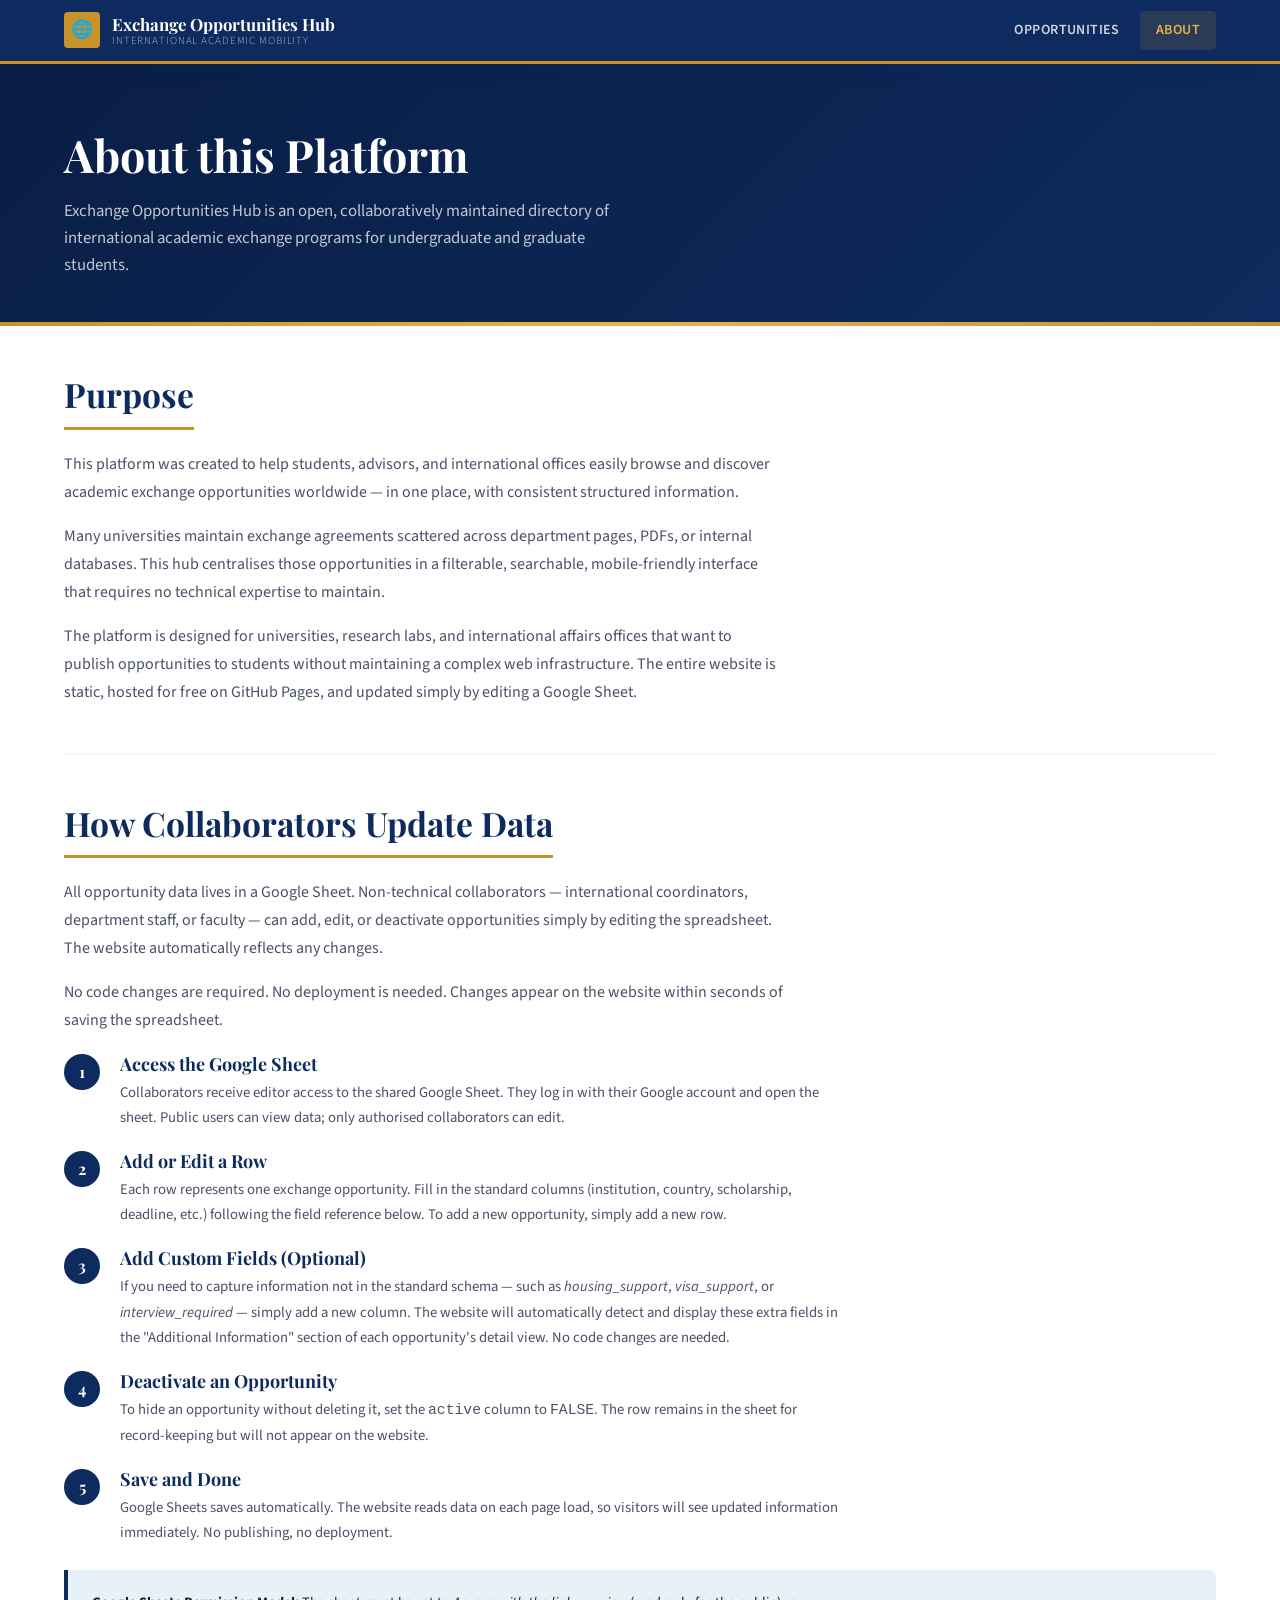
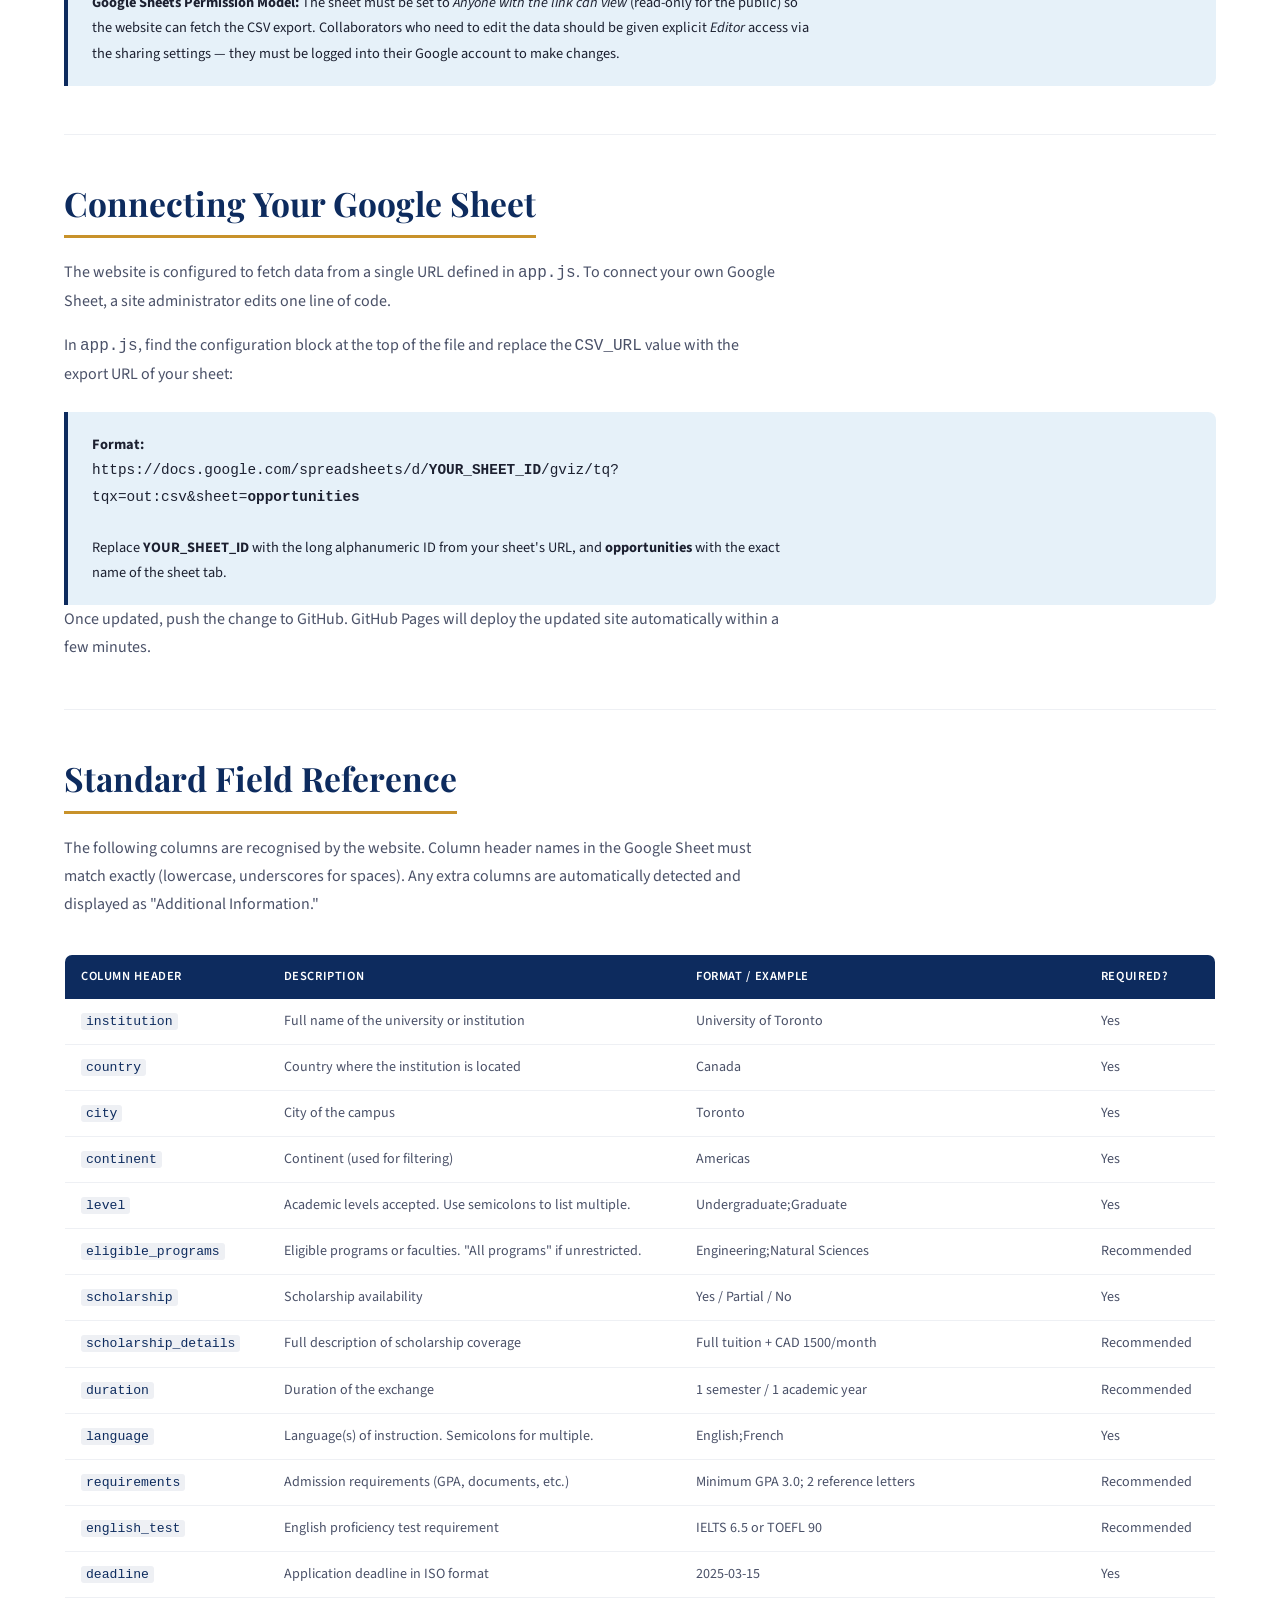
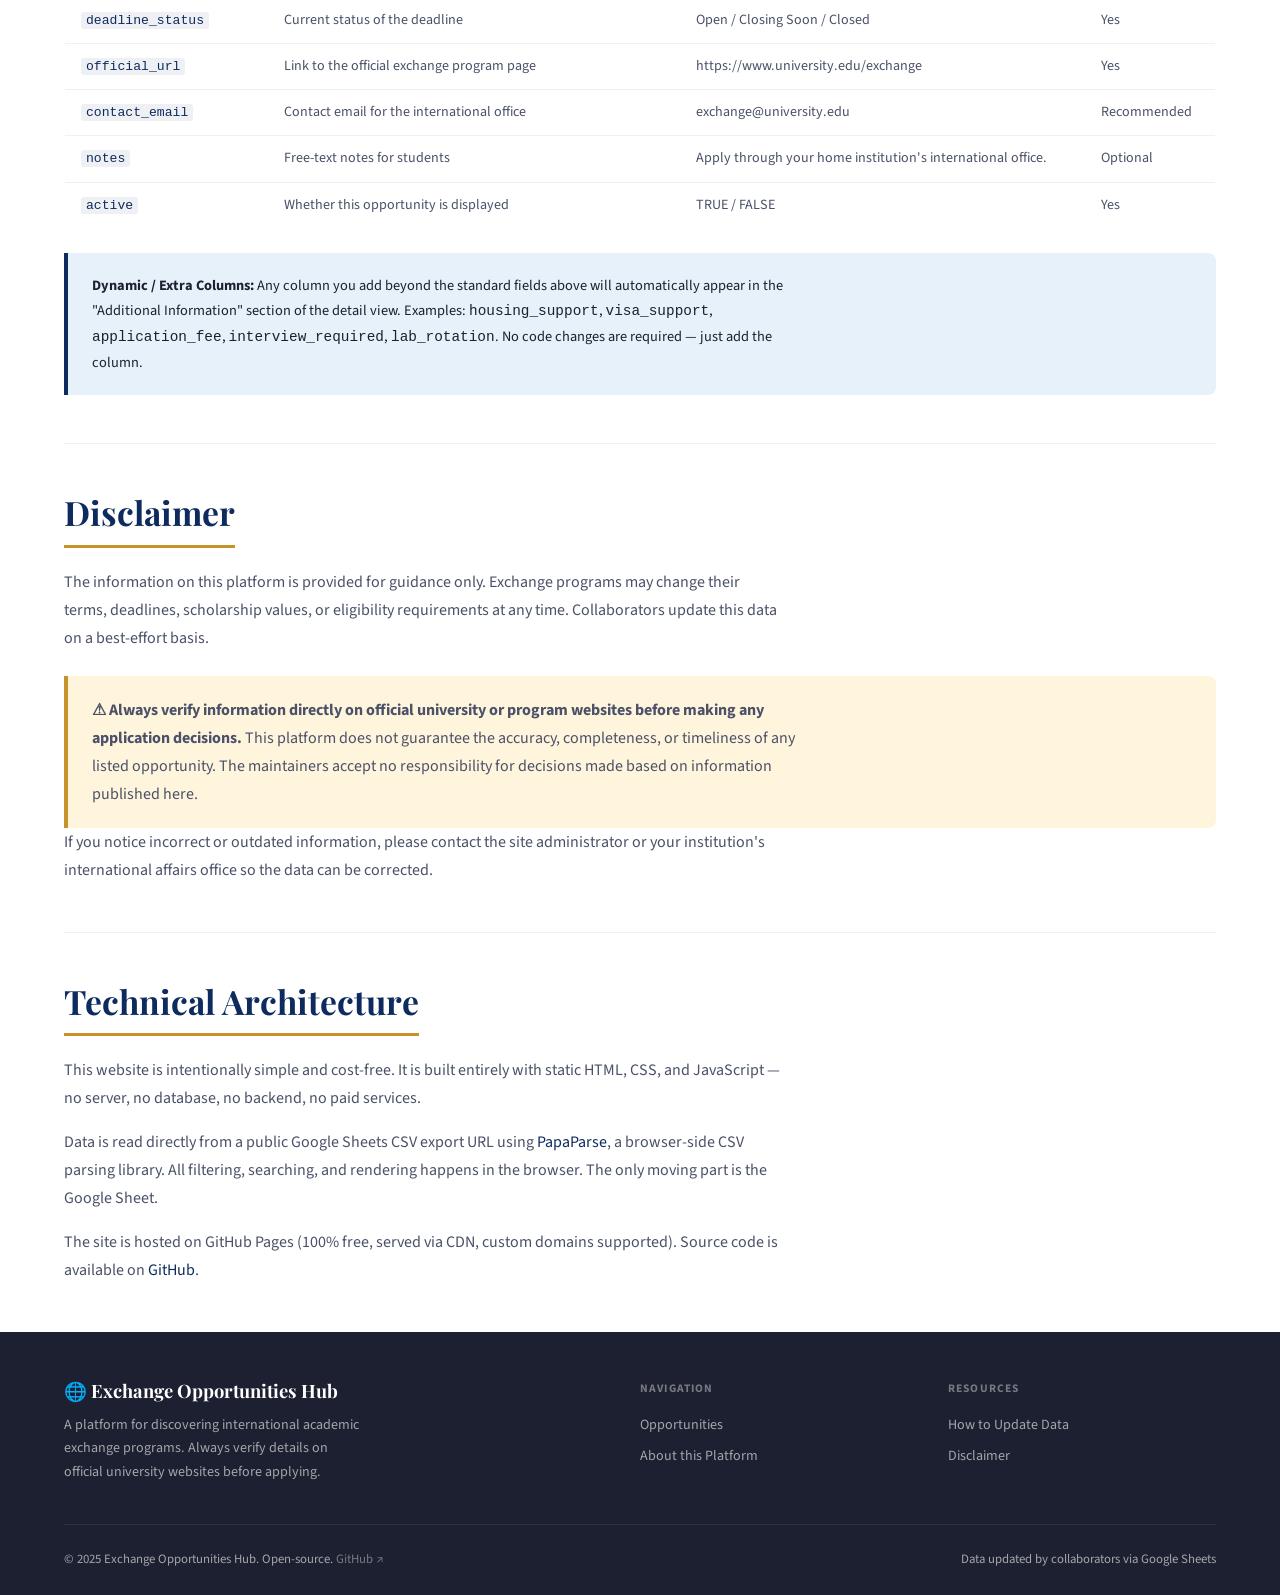
==== about.html @ f5628161 "Initial commit — Exchange Opportunities Hub" ====
<!DOCTYPE html>
<html lang="en">
<head>
  <meta charset="UTF-8" />
  <meta name="viewport" content="width=device-width, initial-scale=1.0" />
  <meta name="description" content="About the Exchange Opportunities Hub — learn how the platform works, how data is updated, and our disclaimer." />
  <meta name="theme-color" content="#0D2B5E" />

  <title>About — Exchange Opportunities Hub</title>

  <link rel="stylesheet" href="styles.css" />
</head>
<body>

  <!-- ════════════════════════════════════════════
       HEADER / NAVIGATION
  ════════════════════════════════════════════ -->
  <header class="site-header" role="banner">
    <div class="container header-inner">

      <a href="index.html" class="site-logo" aria-label="Exchange Opportunities Hub — Home">
        <div class="logo-icon" aria-hidden="true">🌐</div>
        <div class="logo-text">
          Exchange Opportunities Hub
          <span>International Academic Mobility</span>
        </div>
      </a>

      <button class="nav-toggle" id="nav-toggle" aria-label="Toggle navigation menu" aria-expanded="false" aria-controls="site-nav">
        <span></span>
        <span></span>
        <span></span>
      </button>

      <nav class="site-nav" id="site-nav" role="navigation" aria-label="Main navigation">
        <a href="index.html" class="nav-link">Opportunities</a>
        <a href="about.html" class="nav-link active">About</a>
      </nav>

    </div>
  </header>

  <!-- ════════════════════════════════════════════
       ABOUT HERO
  ════════════════════════════════════════════ -->
  <section class="about-hero" aria-labelledby="about-heading">
    <div class="container">
      <h1 id="about-heading">About this Platform</h1>
      <p>
        Exchange Opportunities Hub is an open, collaboratively maintained directory of international
        academic exchange programs for undergraduate and graduate students.
      </p>
    </div>
  </section>

  <!-- ════════════════════════════════════════════
       MAIN CONTENT
  ════════════════════════════════════════════ -->
  <main role="main" id="main-content">
    <div class="container">

      <!-- ── Purpose ── -->
      <section class="about-section" aria-labelledby="purpose-heading">
        <h2 id="purpose-heading">Purpose</h2>

        <p>
          This platform was created to help students, advisors, and international offices easily browse
          and discover academic exchange opportunities worldwide — in one place, with consistent
          structured information.
        </p>

        <p>
          Many universities maintain exchange agreements scattered across department pages, PDFs, or
          internal databases. This hub centralises those opportunities in a filterable, searchable,
          mobile-friendly interface that requires no technical expertise to maintain.
        </p>

        <p>
          The platform is designed for universities, research labs, and international affairs offices
          that want to publish opportunities to students without maintaining a complex web infrastructure.
          The entire website is static, hosted for free on GitHub Pages, and updated simply by editing
          a Google Sheet.
        </p>
      </section>

      <!-- ── How data is updated ── -->
      <section class="about-section" id="update-data" aria-labelledby="update-heading">
        <h2 id="update-heading">How Collaborators Update Data</h2>

        <p>
          All opportunity data lives in a Google Sheet. Non-technical collaborators — international
          coordinators, department staff, or faculty — can add, edit, or deactivate opportunities
          simply by editing the spreadsheet. The website automatically reflects any changes.
        </p>

        <p>
          No code changes are required. No deployment is needed. Changes appear on the website within
          seconds of saving the spreadsheet.
        </p>

        <div class="steps-list" role="list">

          <div class="step-item" role="listitem">
            <div class="step-number" aria-hidden="true">1</div>
            <div class="step-content">
              <h4>Access the Google Sheet</h4>
              <p>
                Collaborators receive editor access to the shared Google Sheet. They log in with their
                Google account and open the sheet. Public users can view data; only authorised
                collaborators can edit.
              </p>
            </div>
          </div>

          <div class="step-item" role="listitem">
            <div class="step-number" aria-hidden="true">2</div>
            <div class="step-content">
              <h4>Add or Edit a Row</h4>
              <p>
                Each row represents one exchange opportunity. Fill in the standard columns
                (institution, country, scholarship, deadline, etc.) following the field reference
                below. To add a new opportunity, simply add a new row.
              </p>
            </div>
          </div>

          <div class="step-item" role="listitem">
            <div class="step-number" aria-hidden="true">3</div>
            <div class="step-content">
              <h4>Add Custom Fields (Optional)</h4>
              <p>
                If you need to capture information not in the standard schema — such as
                <em>housing_support</em>, <em>visa_support</em>, or <em>interview_required</em> —
                simply add a new column. The website will automatically detect and display
                these extra fields in the "Additional Information" section of each opportunity's
                detail view. No code changes are needed.
              </p>
            </div>
          </div>

          <div class="step-item" role="listitem">
            <div class="step-number" aria-hidden="true">4</div>
            <div class="step-content">
              <h4>Deactivate an Opportunity</h4>
              <p>
                To hide an opportunity without deleting it, set the <code>active</code> column to
                <code>FALSE</code>. The row remains in the sheet for record-keeping but will not
                appear on the website.
              </p>
            </div>
          </div>

          <div class="step-item" role="listitem">
            <div class="step-number" aria-hidden="true">5</div>
            <div class="step-content">
              <h4>Save and Done</h4>
              <p>
                Google Sheets saves automatically. The website reads data on each page load, so
                visitors will see updated information immediately. No publishing, no deployment.
              </p>
            </div>
          </div>

        </div>

        <div class="info-box">
          <p>
            <strong>Google Sheets Permission Model:</strong> The sheet must be set to
            <em>Anyone with the link can view</em> (read-only for the public) so the website
            can fetch the CSV export. Collaborators who need to edit the data should be given
            explicit <em>Editor</em> access via the sharing settings — they must be logged into
            their Google account to make changes.
          </p>
        </div>

      </section>

      <!-- ── Google Sheets Setup ── -->
      <section class="about-section" aria-labelledby="sheets-heading">
        <h2 id="sheets-heading">Connecting Your Google Sheet</h2>

        <p>
          The website is configured to fetch data from a single URL defined in <code>app.js</code>.
          To connect your own Google Sheet, a site administrator edits one line of code.
        </p>

        <p>
          In <code>app.js</code>, find the configuration block at the top of the file and replace
          the <code>CSV_URL</code> value with the export URL of your sheet:
        </p>

        <div class="info-box">
          <p>
            <strong>Format:</strong><br>
            <code>
              https://docs.google.com/spreadsheets/d/<strong>YOUR_SHEET_ID</strong>/gviz/tq?tqx=out:csv&amp;sheet=<strong>opportunities</strong>
            </code><br><br>
            Replace <strong>YOUR_SHEET_ID</strong> with the long alphanumeric ID from your sheet's
            URL, and <strong>opportunities</strong> with the exact name of the sheet tab.
          </p>
        </div>

        <p>
          Once updated, push the change to GitHub. GitHub Pages will deploy the updated site
          automatically within a few minutes.
        </p>
      </section>

      <!-- ── Field Reference ── -->
      <section class="about-section" aria-labelledby="fields-heading">
        <h2 id="fields-heading">Standard Field Reference</h2>

        <p>
          The following columns are recognised by the website. Column header names in the Google
          Sheet must match exactly (lowercase, underscores for spaces). Any extra columns are
          automatically detected and displayed as "Additional Information."
        </p>

        <div style="overflow-x:auto;">
          <table class="fields-table" aria-label="Standard data fields">
            <thead>
              <tr>
                <th>Column Header</th>
                <th>Description</th>
                <th>Format / Example</th>
                <th>Required?</th>
              </tr>
            </thead>
            <tbody>
              <tr>
                <td><code>institution</code></td>
                <td>Full name of the university or institution</td>
                <td>University of Toronto</td>
                <td>Yes</td>
              </tr>
              <tr>
                <td><code>country</code></td>
                <td>Country where the institution is located</td>
                <td>Canada</td>
                <td>Yes</td>
              </tr>
              <tr>
                <td><code>city</code></td>
                <td>City of the campus</td>
                <td>Toronto</td>
                <td>Yes</td>
              </tr>
              <tr>
                <td><code>continent</code></td>
                <td>Continent (used for filtering)</td>
                <td>Americas</td>
                <td>Yes</td>
              </tr>
              <tr>
                <td><code>level</code></td>
                <td>Academic levels accepted. Use semicolons to list multiple.</td>
                <td>Undergraduate;Graduate</td>
                <td>Yes</td>
              </tr>
              <tr>
                <td><code>eligible_programs</code></td>
                <td>Eligible programs or faculties. "All programs" if unrestricted.</td>
                <td>Engineering;Natural Sciences</td>
                <td>Recommended</td>
              </tr>
              <tr>
                <td><code>scholarship</code></td>
                <td>Scholarship availability</td>
                <td>Yes / Partial / No</td>
                <td>Yes</td>
              </tr>
              <tr>
                <td><code>scholarship_details</code></td>
                <td>Full description of scholarship coverage</td>
                <td>Full tuition + CAD 1500/month</td>
                <td>Recommended</td>
              </tr>
              <tr>
                <td><code>duration</code></td>
                <td>Duration of the exchange</td>
                <td>1 semester / 1 academic year</td>
                <td>Recommended</td>
              </tr>
              <tr>
                <td><code>language</code></td>
                <td>Language(s) of instruction. Semicolons for multiple.</td>
                <td>English;French</td>
                <td>Yes</td>
              </tr>
              <tr>
                <td><code>requirements</code></td>
                <td>Admission requirements (GPA, documents, etc.)</td>
                <td>Minimum GPA 3.0; 2 reference letters</td>
                <td>Recommended</td>
              </tr>
              <tr>
                <td><code>english_test</code></td>
                <td>English proficiency test requirement</td>
                <td>IELTS 6.5 or TOEFL 90</td>
                <td>Recommended</td>
              </tr>
              <tr>
                <td><code>deadline</code></td>
                <td>Application deadline in ISO format</td>
                <td>2025-03-15</td>
                <td>Yes</td>
              </tr>
              <tr>
                <td><code>deadline_status</code></td>
                <td>Current status of the deadline</td>
                <td>Open / Closing Soon / Closed</td>
                <td>Yes</td>
              </tr>
              <tr>
                <td><code>official_url</code></td>
                <td>Link to the official exchange program page</td>
                <td>https://www.university.edu/exchange</td>
                <td>Yes</td>
              </tr>
              <tr>
                <td><code>contact_email</code></td>
                <td>Contact email for the international office</td>
                <td>exchange@university.edu</td>
                <td>Recommended</td>
              </tr>
              <tr>
                <td><code>notes</code></td>
                <td>Free-text notes for students</td>
                <td>Apply through your home institution's international office.</td>
                <td>Optional</td>
              </tr>
              <tr>
                <td><code>active</code></td>
                <td>Whether this opportunity is displayed</td>
                <td>TRUE / FALSE</td>
                <td>Yes</td>
              </tr>
            </tbody>
          </table>
        </div>

        <div class="info-box" style="margin-top: var(--space-6);">
          <p>
            <strong>Dynamic / Extra Columns:</strong> Any column you add beyond the standard fields
            above will automatically appear in the "Additional Information" section of the detail
            view. Examples: <code>housing_support</code>, <code>visa_support</code>,
            <code>application_fee</code>, <code>interview_required</code>, <code>lab_rotation</code>.
            No code changes are required — just add the column.
          </p>
        </div>

      </section>

      <!-- ── Disclaimer ── -->
      <section class="about-section" id="disclaimer" aria-labelledby="disclaimer-heading">
        <h2 id="disclaimer-heading">Disclaimer</h2>

        <p>
          The information on this platform is provided for guidance only. Exchange programs may
          change their terms, deadlines, scholarship values, or eligibility requirements at any time.
          Collaborators update this data on a best-effort basis.
        </p>

        <div class="warning-box">
          <p>
            <strong>⚠ Always verify information directly on official university or program websites
            before making any application decisions.</strong> This platform does not guarantee the
            accuracy, completeness, or timeliness of any listed opportunity. The maintainers accept
            no responsibility for decisions made based on information published here.
          </p>
        </div>

        <p>
          If you notice incorrect or outdated information, please contact the site administrator
          or your institution's international affairs office so the data can be corrected.
        </p>

      </section>

      <!-- ── Technical / Open Source ── -->
      <section class="about-section" aria-labelledby="tech-heading">
        <h2 id="tech-heading">Technical Architecture</h2>

        <p>
          This website is intentionally simple and cost-free. It is built entirely with static HTML,
          CSS, and JavaScript — no server, no database, no backend, no paid services.
        </p>

        <p>
          Data is read directly from a public Google Sheets CSV export URL using
          <a href="https://www.papaparse.com" target="_blank" rel="noopener noreferrer">PapaParse</a>,
          a browser-side CSV parsing library. All filtering, searching, and rendering happens in the
          browser. The only moving part is the Google Sheet.
        </p>

        <p>
          The site is hosted on GitHub Pages (100% free, served via CDN, custom domains supported).
          Source code is available on
          <a href="https://github.com/exchangeopportunitieshub/exchangeopportunitieshub.github.io"
            target="_blank" rel="noopener noreferrer">GitHub</a>.
        </p>

      </section>

    </div><!-- /container -->
  </main>

  <!-- ════════════════════════════════════════════
       FOOTER
  ════════════════════════════════════════════ -->
  <footer class="site-footer" role="contentinfo">
    <div class="container">
      <div class="footer-inner">

        <div class="footer-brand">
          <span class="logo-text">🌐 Exchange Opportunities Hub</span>
          <p>
            A platform for discovering international academic exchange programs.
            Always verify details on official university websites before applying.
          </p>
        </div>

        <div>
          <div class="footer-col-title">Navigation</div>
          <div class="footer-links">
            <a href="index.html">Opportunities</a>
            <a href="about.html">About this Platform</a>
          </div>
        </div>

        <div>
          <div class="footer-col-title">Resources</div>
          <div class="footer-links">
            <a href="about.html#update-data">How to Update Data</a>
            <a href="about.html#disclaimer">Disclaimer</a>
          </div>
        </div>

      </div>

      <div class="footer-bottom">
        <span>© 2025 Exchange Opportunities Hub. Open-source. <a href="https://github.com/exchangeopportunitieshub/exchangeopportunitieshub.github.io" target="_blank" rel="noopener noreferrer">GitHub ↗</a></span>
        <span>Data updated by collaborators via Google Sheets</span>
      </div>

    </div>
  </footer>

  <!-- Application JS (handles nav toggle) -->
  <script src="app.js"></script>

</body>
</html>
---- styles.css ----
/* ============================================================
   Exchange Opportunities Hub — Stylesheet
   Institutional / University Design System
   ============================================================ */

/* ── Google Fonts ─────────────────────────────────────────── */
@import url('https://fonts.googleapis.com/css2?family=Playfair+Display:wght@600;700&family=Source+Sans+3:ital,wght@0,300;0,400;0,600;0,700;1,400&display=swap');

/* ── CSS Custom Properties ────────────────────────────────── */
:root {
  /* Core palette */
  --color-primary:       #0D2B5E;   /* deep institutional navy */
  --color-primary-dark:  #091E45;
  --color-primary-light: #1A3F7A;
  --color-accent:        #C8922A;   /* academic gold */
  --color-accent-light:  #E8B34B;

  /* Neutrals */
  --color-white:         #FFFFFF;
  --color-gray-50:       #F7F8FA;
  --color-gray-100:      #EEF0F4;
  --color-gray-200:      #DEE1E8;
  --color-gray-300:      #BCC1CC;
  --color-gray-500:      #7A8196;
  --color-gray-700:      #4A5168;
  --color-gray-900:      #1C2030;

  /* Semantic */
  --color-success:       #1A6B3C;
  --color-success-bg:    #EAF6EF;
  --color-warning:       #8B5A00;
  --color-warning-bg:    #FFF4DC;
  --color-danger:        #8B1A1A;
  --color-danger-bg:     #FCEAEA;
  --color-info:          #0D4D7A;
  --color-info-bg:       #E6F1F9;

  /* Typography */
  --font-display:  'Playfair Display', Georgia, serif;
  --font-body:     'Source Sans 3', 'Helvetica Neue', Arial, sans-serif;

  /* Spacing scale */
  --space-1:  4px;
  --space-2:  8px;
  --space-3:  12px;
  --space-4:  16px;
  --space-5:  20px;
  --space-6:  24px;
  --space-8:  32px;
  --space-10: 40px;
  --space-12: 48px;
  --space-16: 64px;
  --space-20: 80px;

  /* Borders & Radii */
  --radius-sm:  4px;
  --radius-md:  8px;
  --radius-lg:  12px;
  --radius-xl:  16px;

  /* Shadows */
  --shadow-sm:  0 1px 3px rgba(13,43,94,0.08), 0 1px 2px rgba(13,43,94,0.06);
  --shadow-md:  0 4px 12px rgba(13,43,94,0.10), 0 2px 4px rgba(13,43,94,0.07);
  --shadow-lg:  0 12px 32px rgba(13,43,94,0.14), 0 4px 8px rgba(13,43,94,0.08);
  --shadow-xl:  0 24px 48px rgba(13,43,94,0.18), 0 8px 16px rgba(13,43,94,0.10);

  /* Transitions */
  --transition-fast:   150ms ease;
  --transition-normal: 250ms ease;
  --transition-slow:   400ms ease;

  /* Layout */
  --container-max:  1200px;
  --header-height:  64px;
}

/* ── Reset & Base ─────────────────────────────────────────── */
*, *::before, *::after {
  box-sizing: border-box;
  margin: 0;
  padding: 0;
}

html {
  font-size: 16px;
  scroll-behavior: smooth;
  -webkit-text-size-adjust: 100%;
}

body {
  font-family: var(--font-body);
  font-size: 1rem;
  font-weight: 400;
  line-height: 1.6;
  color: var(--color-gray-900);
  background: var(--color-white);
  -webkit-font-smoothing: antialiased;
  -moz-osx-font-smoothing: grayscale;
}

img { display: block; max-width: 100%; }
a  { color: var(--color-primary); text-decoration: none; }
a:hover { text-decoration: underline; }

ul, ol { list-style: none; }

/* ── Typography helpers ───────────────────────────────────── */
.display-font { font-family: var(--font-display); }

h1, h2, h3, h4, h5 {
  font-family: var(--font-display);
  font-weight: 700;
  line-height: 1.2;
  color: var(--color-primary);
}

h1 { font-size: clamp(1.75rem, 4vw, 2.8rem); }
h2 { font-size: clamp(1.4rem, 3vw, 2.1rem); }
h3 { font-size: clamp(1.15rem, 2.5vw, 1.5rem); }
h4 { font-size: 1.125rem; }

/* ── Layout Utilities ─────────────────────────────────────── */
.container {
  width: 100%;
  max-width: var(--container-max);
  margin: 0 auto;
  padding: 0 var(--space-6);
}

@media (max-width: 640px) {
  .container { padding: 0 var(--space-4); }
}

.section-pad {
  padding: var(--space-16) 0;
}

.sr-only {
  position: absolute;
  width: 1px; height: 1px;
  padding: 0; margin: -1px;
  overflow: hidden;
  clip: rect(0,0,0,0);
  white-space: nowrap;
  border: 0;
}

/* ── Header / Navigation ──────────────────────────────────── */
.site-header {
  position: sticky;
  top: 0;
  z-index: 100;
  background: var(--color-primary);
  border-bottom: 3px solid var(--color-accent);
  height: var(--header-height);
  display: flex;
  align-items: center;
  box-shadow: 0 2px 16px rgba(13,43,94,0.25);
}

.header-inner {
  display: flex;
  align-items: center;
  justify-content: space-between;
  width: 100%;
}

.site-logo {
  display: flex;
  align-items: center;
  gap: var(--space-3);
  text-decoration: none;
  flex-shrink: 0;
}

.logo-icon {
  width: 36px;
  height: 36px;
  background: var(--color-accent);
  border-radius: var(--radius-sm);
  display: flex;
  align-items: center;
  justify-content: center;
  font-size: 1.1rem;
  flex-shrink: 0;
}

.logo-text {
  font-family: var(--font-display);
  font-size: 1.05rem;
  font-weight: 700;
  color: var(--color-white);
  line-height: 1.2;
}

.logo-text span {
  display: block;
  font-family: var(--font-body);
  font-size: 0.68rem;
  font-weight: 300;
  letter-spacing: 0.08em;
  text-transform: uppercase;
  color: rgba(255,255,255,0.65);
}

.site-nav {
  display: flex;
  align-items: center;
  gap: var(--space-1);
}

.nav-link {
  font-family: var(--font-body);
  font-size: 0.875rem;
  font-weight: 600;
  letter-spacing: 0.03em;
  text-transform: uppercase;
  color: rgba(255,255,255,0.8);
  text-decoration: none;
  padding: var(--space-2) var(--space-4);
  border-radius: var(--radius-sm);
  transition: color var(--transition-fast), background var(--transition-fast);
}

.nav-link:hover {
  color: var(--color-white);
  background: rgba(255,255,255,0.10);
  text-decoration: none;
}

.nav-link.active {
  color: var(--color-accent-light);
  background: rgba(200,146,42,0.15);
}

/* Mobile nav toggle */
.nav-toggle {
  display: none;
  flex-direction: column;
  gap: 5px;
  background: none;
  border: none;
  cursor: pointer;
  padding: var(--space-2);
}

.nav-toggle span {
  display: block;
  width: 22px;
  height: 2px;
  background: var(--color-white);
  border-radius: 2px;
  transition: transform var(--transition-normal), opacity var(--transition-normal);
}

@media (max-width: 680px) {
  .nav-toggle { display: flex; }

  .site-nav {
    position: absolute;
    top: var(--header-height);
    left: 0;
    right: 0;
    background: var(--color-primary-dark);
    flex-direction: column;
    align-items: stretch;
    gap: 0;
    border-top: 1px solid rgba(255,255,255,0.1);
    display: none;
    z-index: 200;
  }

  .site-nav.open {
    display: flex;
  }

  .nav-link {
    padding: var(--space-4) var(--space-6);
    border-radius: 0;
    border-bottom: 1px solid rgba(255,255,255,0.07);
    font-size: 0.9rem;
  }
}

/* ── Hero Section ─────────────────────────────────────────── */
.hero {
  background: linear-gradient(135deg, var(--color-primary-dark) 0%, var(--color-primary) 55%, var(--color-primary-light) 100%);
  position: relative;
  overflow: hidden;
  padding: var(--space-20) 0 var(--space-16);
}

/* Decorative academic pattern overlay */
.hero::before {
  content: '';
  position: absolute;
  inset: 0;
  background-image:
    radial-gradient(circle at 20% 50%, rgba(200,146,42,0.08) 0%, transparent 50%),
    radial-gradient(circle at 80% 20%, rgba(255,255,255,0.04) 0%, transparent 40%);
  pointer-events: none;
}

.hero::after {
  content: '';
  position: absolute;
  bottom: 0;
  left: 0;
  right: 0;
  height: 4px;
  background: linear-gradient(90deg, var(--color-accent), var(--color-accent-light), var(--color-accent));
}

.hero-content {
  position: relative;
  z-index: 1;
  text-align: center;
  max-width: 780px;
  margin: 0 auto;
}

.hero-eyebrow {
  display: inline-flex;
  align-items: center;
  gap: var(--space-2);
  font-family: var(--font-body);
  font-size: 0.75rem;
  font-weight: 600;
  letter-spacing: 0.12em;
  text-transform: uppercase;
  color: var(--color-accent-light);
  margin-bottom: var(--space-5);
}

.hero-eyebrow::before,
.hero-eyebrow::after {
  content: '';
  display: block;
  width: 24px;
  height: 1px;
  background: var(--color-accent);
}

.hero h1 {
  font-family: var(--font-display);
  color: var(--color-white);
  margin-bottom: var(--space-5);
}

.hero h1 em {
  font-style: normal;
  color: var(--color-accent-light);
}

.hero-subtitle {
  font-size: 1.125rem;
  font-weight: 300;
  color: rgba(255,255,255,0.80);
  line-height: 1.7;
  margin-bottom: var(--space-8);
  max-width: 580px;
  margin-left: auto;
  margin-right: auto;
}

.hero-stats {
  display: flex;
  justify-content: center;
  gap: var(--space-10);
  flex-wrap: wrap;
}

.stat-item {
  text-align: center;
}

.stat-number {
  display: block;
  font-family: var(--font-display);
  font-size: 2rem;
  font-weight: 700;
  color: var(--color-accent-light);
  line-height: 1;
}

.stat-label {
  display: block;
  font-size: 0.75rem;
  font-weight: 600;
  letter-spacing: 0.08em;
  text-transform: uppercase;
  color: rgba(255,255,255,0.55);
  margin-top: var(--space-1);
}

/* ── Filters / Search Panel ───────────────────────────────── */
.filters-section {
  background: var(--color-white);
  border-bottom: 1px solid var(--color-gray-200);
  padding: var(--space-8) 0;
  position: sticky;
  top: var(--header-height);
  z-index: 50;
  box-shadow: 0 2px 12px rgba(13,43,94,0.06);
}

.filters-header {
  display: flex;
  align-items: center;
  justify-content: space-between;
  margin-bottom: var(--space-5);
  flex-wrap: wrap;
  gap: var(--space-3);
}

.filters-title {
  font-family: var(--font-body);
  font-size: 0.8rem;
  font-weight: 700;
  letter-spacing: 0.1em;
  text-transform: uppercase;
  color: var(--color-gray-500);
}

.filters-clear {
  background: none;
  border: 1px solid var(--color-gray-300);
  border-radius: var(--radius-sm);
  padding: var(--space-1) var(--space-3);
  font-family: var(--font-body);
  font-size: 0.8rem;
  color: var(--color-gray-700);
  cursor: pointer;
  transition: all var(--transition-fast);
  display: none;
}

.filters-clear.visible {
  display: inline-block;
}

.filters-clear:hover {
  background: var(--color-gray-100);
  border-color: var(--color-gray-500);
}

.search-bar {
  position: relative;
  margin-bottom: var(--space-5);
}

.search-bar input {
  width: 100%;
  padding: var(--space-3) var(--space-4) var(--space-3) var(--space-10);
  font-family: var(--font-body);
  font-size: 0.95rem;
  border: 2px solid var(--color-gray-200);
  border-radius: var(--radius-md);
  background: var(--color-gray-50);
  color: var(--color-gray-900);
  transition: border-color var(--transition-fast), box-shadow var(--transition-fast), background var(--transition-fast);
  outline: none;
}

.search-bar input:focus {
  border-color: var(--color-primary);
  background: var(--color-white);
  box-shadow: 0 0 0 3px rgba(13,43,94,0.10);
}

.search-bar input::placeholder {
  color: var(--color-gray-300);
}

.search-icon {
  position: absolute;
  left: var(--space-3);
  top: 50%;
  transform: translateY(-50%);
  color: var(--color-gray-500);
  font-size: 1rem;
  pointer-events: none;
}

.filters-grid {
  display: grid;
  grid-template-columns: repeat(auto-fill, minmax(160px, 1fr));
  gap: var(--space-3);
}

.filter-group {
  display: flex;
  flex-direction: column;
  gap: var(--space-1);
}

.filter-label {
  font-size: 0.72rem;
  font-weight: 700;
  letter-spacing: 0.07em;
  text-transform: uppercase;
  color: var(--color-gray-500);
}

.filter-select {
  padding: var(--space-2) var(--space-3);
  font-family: var(--font-body);
  font-size: 0.875rem;
  border: 1px solid var(--color-gray-200);
  border-radius: var(--radius-sm);
  background: var(--color-gray-50);
  color: var(--color-gray-700);
  cursor: pointer;
  transition: border-color var(--transition-fast);
  outline: none;
  appearance: none;
  background-image: url("data:image/svg+xml,%3Csvg xmlns='http://www.w3.org/2000/svg' width='10' height='6' viewBox='0 0 10 6'%3E%3Cpath d='M1 1l4 4 4-4' stroke='%237A8196' stroke-width='1.5' fill='none' stroke-linecap='round' stroke-linejoin='round'/%3E%3C/svg%3E");
  background-repeat: no-repeat;
  background-position: right 10px center;
  padding-right: var(--space-8);
}

.filter-select:focus {
  border-color: var(--color-primary);
  box-shadow: 0 0 0 2px rgba(13,43,94,0.10);
}

/* ── Results Section ──────────────────────────────────────── */
.results-section {
  background: var(--color-gray-50);
  min-height: 400px;
  padding: var(--space-10) 0 var(--space-16);
}

.results-header {
  display: flex;
  align-items: center;
  justify-content: space-between;
  margin-bottom: var(--space-6);
  flex-wrap: wrap;
  gap: var(--space-3);
}

.results-count {
  font-size: 0.9rem;
  color: var(--color-gray-700);
}

.results-count strong {
  color: var(--color-primary);
  font-weight: 700;
}

.sort-control {
  display: flex;
  align-items: center;
  gap: var(--space-2);
  font-size: 0.85rem;
  color: var(--color-gray-700);
}

.sort-control select {
  font-family: var(--font-body);
  font-size: 0.85rem;
  border: 1px solid var(--color-gray-200);
  border-radius: var(--radius-sm);
  padding: var(--space-1) var(--space-3);
  background: var(--color-white);
  cursor: pointer;
  outline: none;
}

/* ── Opportunity Cards ────────────────────────────────────── */
.cards-grid {
  display: grid;
  grid-template-columns: repeat(auto-fill, minmax(320px, 1fr));
  gap: var(--space-6);
}

@media (max-width: 480px) {
  .cards-grid { grid-template-columns: 1fr; }
}

.opp-card {
  background: var(--color-white);
  border: 1px solid var(--color-gray-200);
  border-radius: var(--radius-lg);
  overflow: hidden;
  box-shadow: var(--shadow-sm);
  display: flex;
  flex-direction: column;
  transition: transform var(--transition-normal), box-shadow var(--transition-normal), border-color var(--transition-normal);
  cursor: pointer;
}

.opp-card:hover {
  transform: translateY(-3px);
  box-shadow: var(--shadow-lg);
  border-color: var(--color-primary-light);
}

.card-header {
  padding: var(--space-5) var(--space-5) var(--space-4);
  border-bottom: 1px solid var(--color-gray-100);
  display: flex;
  align-items: flex-start;
  gap: var(--space-3);
}

.card-flag {
  font-size: 1.75rem;
  line-height: 1;
  flex-shrink: 0;
  margin-top: 2px;
}

.card-institution-info {
  flex: 1;
  min-width: 0;
}

.card-institution {
  font-family: var(--font-display);
  font-size: 1.05rem;
  font-weight: 700;
  color: var(--color-primary);
  line-height: 1.25;
  margin-bottom: var(--space-1);
}

.card-location {
  font-size: 0.82rem;
  color: var(--color-gray-500);
  display: flex;
  align-items: center;
  gap: 4px;
}

.card-location::before {
  content: '📍';
  font-size: 0.75rem;
}

.card-body {
  padding: var(--space-4) var(--space-5);
  flex: 1;
  display: flex;
  flex-direction: column;
  gap: var(--space-3);
}

.card-meta-row {
  display: flex;
  flex-wrap: wrap;
  gap: var(--space-2);
}

/* Badges */
.badge {
  display: inline-flex;
  align-items: center;
  gap: 4px;
  padding: 3px 10px;
  border-radius: 20px;
  font-size: 0.72rem;
  font-weight: 600;
  letter-spacing: 0.04em;
  text-transform: uppercase;
  white-space: nowrap;
}

.badge-level {
  background: var(--color-info-bg);
  color: var(--color-info);
}

.badge-scholarship-yes {
  background: var(--color-success-bg);
  color: var(--color-success);
}

.badge-scholarship-partial {
  background: var(--color-warning-bg);
  color: var(--color-warning);
}

.badge-scholarship-no {
  background: var(--color-gray-100);
  color: var(--color-gray-700);
}

.badge-deadline-open {
  background: var(--color-success-bg);
  color: var(--color-success);
}

.badge-deadline-closing {
  background: var(--color-warning-bg);
  color: var(--color-warning);
}

.badge-deadline-closed {
  background: var(--color-danger-bg);
  color: var(--color-danger);
}

.card-deadline-row {
  display: flex;
  align-items: center;
  justify-content: space-between;
  font-size: 0.83rem;
}

.deadline-label {
  color: var(--color-gray-500);
  font-size: 0.78rem;
  font-weight: 600;
  text-transform: uppercase;
  letter-spacing: 0.06em;
}

.deadline-value {
  font-weight: 600;
  color: var(--color-gray-700);
}

.card-footer {
  padding: var(--space-4) var(--space-5);
  border-top: 1px solid var(--color-gray-100);
  display: flex;
  gap: var(--space-3);
  align-items: center;
}

/* ── Buttons ──────────────────────────────────────────────── */
.btn {
  display: inline-flex;
  align-items: center;
  justify-content: center;
  gap: var(--space-2);
  padding: var(--space-2) var(--space-4);
  font-family: var(--font-body);
  font-size: 0.85rem;
  font-weight: 600;
  border-radius: var(--radius-sm);
  border: 2px solid transparent;
  cursor: pointer;
  text-decoration: none;
  transition: all var(--transition-fast);
  white-space: nowrap;
  line-height: 1.4;
}

.btn:hover { text-decoration: none; }

.btn-primary {
  background: var(--color-primary);
  color: var(--color-white);
  border-color: var(--color-primary);
}

.btn-primary:hover {
  background: var(--color-primary-light);
  border-color: var(--color-primary-light);
  color: var(--color-white);
}

.btn-outline {
  background: transparent;
  color: var(--color-primary);
  border-color: var(--color-gray-300);
}

.btn-outline:hover {
  background: var(--color-gray-50);
  border-color: var(--color-primary);
  color: var(--color-primary);
}

.btn-sm {
  padding: var(--space-1) var(--space-3);
  font-size: 0.78rem;
}

.btn-lg {
  padding: var(--space-3) var(--space-6);
  font-size: 1rem;
}

.btn-ghost {
  background: transparent;
  color: var(--color-primary);
  border-color: transparent;
}

.btn-ghost:hover {
  background: var(--color-gray-100);
  color: var(--color-primary);
}

/* ── Modal ────────────────────────────────────────────────── */
.modal-overlay {
  position: fixed;
  inset: 0;
  background: rgba(9,30,69,0.55);
  backdrop-filter: blur(4px);
  z-index: 1000;
  display: flex;
  align-items: flex-start;
  justify-content: center;
  padding: var(--space-6);
  overflow-y: auto;
  opacity: 0;
  pointer-events: none;
  transition: opacity var(--transition-normal);
}

.modal-overlay.open {
  opacity: 1;
  pointer-events: auto;
}

.modal {
  background: var(--color-white);
  border-radius: var(--radius-xl);
  width: 100%;
  max-width: 720px;
  box-shadow: var(--shadow-xl);
  transform: translateY(20px) scale(0.98);
  transition: transform var(--transition-normal), opacity var(--transition-normal);
  margin: auto;
}

.modal-overlay.open .modal {
  transform: translateY(0) scale(1);
}

.modal-header {
  padding: var(--space-8) var(--space-8) var(--space-5);
  border-bottom: 1px solid var(--color-gray-100);
  position: relative;
}

.modal-header-top {
  display: flex;
  align-items: flex-start;
  gap: var(--space-4);
  margin-bottom: var(--space-4);
}

.modal-flag {
  font-size: 2.5rem;
  line-height: 1;
  flex-shrink: 0;
}

.modal-institution {
  font-family: var(--font-display);
  font-size: 1.5rem;
  color: var(--color-primary);
  margin-bottom: var(--space-1);
  line-height: 1.2;
}

.modal-location {
  font-size: 0.95rem;
  color: var(--color-gray-500);
}

.modal-close {
  position: absolute;
  top: var(--space-5);
  right: var(--space-5);
  width: 32px;
  height: 32px;
  display: flex;
  align-items: center;
  justify-content: center;
  background: var(--color-gray-100);
  border: none;
  border-radius: 50%;
  cursor: pointer;
  font-size: 1.1rem;
  color: var(--color-gray-700);
  transition: background var(--transition-fast);
  line-height: 1;
}

.modal-close:hover {
  background: var(--color-gray-200);
  color: var(--color-gray-900);
}

.modal-badges {
  display: flex;
  flex-wrap: wrap;
  gap: var(--space-2);
}

.modal-body {
  padding: var(--space-6) var(--space-8);
  overflow-y: auto;
  max-height: calc(80vh - 180px);
}

.detail-section {
  margin-bottom: var(--space-6);
}

.detail-section:last-child {
  margin-bottom: 0;
}

.detail-section-title {
  font-family: var(--font-body);
  font-size: 0.72rem;
  font-weight: 700;
  letter-spacing: 0.1em;
  text-transform: uppercase;
  color: var(--color-accent);
  border-bottom: 1px solid var(--color-gray-200);
  padding-bottom: var(--space-2);
  margin-bottom: var(--space-4);
}

.detail-grid {
  display: grid;
  grid-template-columns: repeat(auto-fill, minmax(200px, 1fr));
  gap: var(--space-4);
}

.detail-item {
  display: flex;
  flex-direction: column;
  gap: 4px;
}

.detail-item-label {
  font-size: 0.72rem;
  font-weight: 700;
  letter-spacing: 0.06em;
  text-transform: uppercase;
  color: var(--color-gray-500);
}

.detail-item-value {
  font-size: 0.92rem;
  color: var(--color-gray-900);
  line-height: 1.5;
}

.detail-item-value.full-width {
  grid-column: 1 / -1;
}

.detail-item-value a {
  color: var(--color-primary);
  text-decoration: underline;
  word-break: break-all;
}

.detail-item-value a:hover {
  color: var(--color-primary-light);
}

.modal-footer {
  padding: var(--space-5) var(--space-8);
  border-top: 1px solid var(--color-gray-100);
  display: flex;
  gap: var(--space-3);
  flex-wrap: wrap;
  background: var(--color-gray-50);
  border-radius: 0 0 var(--radius-xl) var(--radius-xl);
}

@media (max-width: 640px) {
  .modal-header,
  .modal-body,
  .modal-footer {
    padding-left: var(--space-5);
    padding-right: var(--space-5);
  }

  .detail-grid {
    grid-template-columns: 1fr;
  }
}

/* ── States: Loading / Empty / Error ──────────────────────── */
.state-container {
  display: flex;
  flex-direction: column;
  align-items: center;
  justify-content: center;
  padding: var(--space-20) var(--space-6);
  text-align: center;
  min-height: 300px;
}

.state-icon {
  font-size: 3rem;
  margin-bottom: var(--space-5);
  line-height: 1;
}

.state-title {
  font-family: var(--font-display);
  font-size: 1.35rem;
  color: var(--color-primary);
  margin-bottom: var(--space-2);
}

.state-description {
  font-size: 0.95rem;
  color: var(--color-gray-500);
  max-width: 400px;
  line-height: 1.6;
}

/* Loading spinner */
.spinner {
  width: 44px;
  height: 44px;
  border: 3px solid var(--color-gray-200);
  border-top-color: var(--color-primary);
  border-radius: 50%;
  animation: spin 0.8s linear infinite;
  margin-bottom: var(--space-5);
}

@keyframes spin {
  to { transform: rotate(360deg); }
}

/* ── About page content ───────────────────────────────────── */
.about-hero {
  background: linear-gradient(135deg, var(--color-primary-dark) 0%, var(--color-primary) 100%);
  padding: var(--space-16) 0 var(--space-12);
  position: relative;
}

.about-hero::after {
  content: '';
  position: absolute;
  bottom: 0; left: 0; right: 0;
  height: 4px;
  background: linear-gradient(90deg, var(--color-accent), var(--color-accent-light), var(--color-accent));
}

.about-hero h1 {
  color: var(--color-white);
  margin-bottom: var(--space-4);
}

.about-hero p {
  color: rgba(255,255,255,0.75);
  font-size: 1.05rem;
  max-width: 560px;
}

.about-section {
  padding: var(--space-12) 0;
  border-bottom: 1px solid var(--color-gray-100);
}

.about-section:last-child {
  border-bottom: none;
}

.about-section h2 {
  margin-bottom: var(--space-5);
  padding-bottom: var(--space-3);
  border-bottom: 3px solid var(--color-accent);
  display: inline-block;
}

.about-section p {
  font-size: 1rem;
  line-height: 1.75;
  color: var(--color-gray-700);
  margin-bottom: var(--space-4);
  max-width: 720px;
}

.about-section p:last-child { margin-bottom: 0; }

.steps-list {
  counter-reset: steps;
  display: flex;
  flex-direction: column;
  gap: var(--space-5);
  margin-top: var(--space-5);
}

.step-item {
  display: flex;
  gap: var(--space-5);
  align-items: flex-start;
}

.step-number {
  counter-increment: steps;
  width: 36px;
  height: 36px;
  background: var(--color-primary);
  color: var(--color-white);
  border-radius: 50%;
  display: flex;
  align-items: center;
  justify-content: center;
  font-family: var(--font-display);
  font-size: 1rem;
  font-weight: 700;
  flex-shrink: 0;
}

.step-content h4 {
  font-family: var(--font-display);
  color: var(--color-primary);
  margin-bottom: var(--space-1);
}

.step-content p {
  margin-bottom: 0 !important;
  font-size: 0.92rem;
}

.info-box {
  background: var(--color-info-bg);
  border-left: 4px solid var(--color-primary);
  border-radius: 0 var(--radius-md) var(--radius-md) 0;
  padding: var(--space-5) var(--space-6);
  margin-top: var(--space-6);
}

.info-box p {
  margin-bottom: 0 !important;
  color: var(--color-gray-900) !important;
  font-size: 0.9rem !important;
}

.warning-box {
  background: var(--color-warning-bg);
  border-left: 4px solid var(--color-accent);
  border-radius: 0 var(--radius-md) var(--radius-md) 0;
  padding: var(--space-5) var(--space-6);
  margin-top: var(--space-6);
}

.fields-table {
  width: 100%;
  border-collapse: collapse;
  font-size: 0.88rem;
  margin-top: var(--space-5);
  border: 1px solid var(--color-gray-200);
  border-radius: var(--radius-md);
  overflow: hidden;
}

.fields-table th {
  background: var(--color-primary);
  color: var(--color-white);
  padding: var(--space-3) var(--space-4);
  text-align: left;
  font-weight: 600;
  font-size: 0.78rem;
  letter-spacing: 0.05em;
  text-transform: uppercase;
}

.fields-table td {
  padding: var(--space-3) var(--space-4);
  border-bottom: 1px solid var(--color-gray-100);
  color: var(--color-gray-700);
  vertical-align: top;
  line-height: 1.5;
}

.fields-table tr:last-child td {
  border-bottom: none;
}

.fields-table tr:hover td {
  background: var(--color-gray-50);
}

.fields-table code {
  font-family: 'Courier New', monospace;
  font-size: 0.82rem;
  background: var(--color-gray-100);
  padding: 1px 5px;
  border-radius: 3px;
  color: var(--color-primary);
}

/* ── Footer ───────────────────────────────────────────────── */
.site-footer {
  background: var(--color-gray-900);
  color: rgba(255,255,255,0.6);
  padding: var(--space-12) 0 var(--space-8);
}

.footer-inner {
  display: grid;
  grid-template-columns: 2fr 1fr 1fr;
  gap: var(--space-10);
  margin-bottom: var(--space-10);
}

@media (max-width: 700px) {
  .footer-inner { grid-template-columns: 1fr; gap: var(--space-8); }
}

.footer-brand .logo-text {
  color: var(--color-white);
  font-size: 1.15rem;
  margin-bottom: var(--space-3);
  display: block;
}

.footer-brand p {
  font-size: 0.88rem;
  line-height: 1.65;
  max-width: 300px;
}

.footer-col-title {
  font-family: var(--font-body);
  font-size: 0.72rem;
  font-weight: 700;
  letter-spacing: 0.1em;
  text-transform: uppercase;
  color: rgba(255,255,255,0.4);
  margin-bottom: var(--space-4);
}

.footer-links {
  display: flex;
  flex-direction: column;
  gap: var(--space-2);
}

.footer-links a {
  font-size: 0.88rem;
  color: rgba(255,255,255,0.6);
  text-decoration: none;
  transition: color var(--transition-fast);
}

.footer-links a:hover {
  color: var(--color-accent-light);
  text-decoration: none;
}

.footer-bottom {
  border-top: 1px solid rgba(255,255,255,0.08);
  padding-top: var(--space-6);
  display: flex;
  align-items: center;
  justify-content: space-between;
  flex-wrap: wrap;
  gap: var(--space-3);
  font-size: 0.8rem;
}

.footer-bottom a {
  color: rgba(255,255,255,0.4);
}

.footer-bottom a:hover {
  color: var(--color-accent-light);
}

/* ── Notification banner ──────────────────────────────────── */
.notification-bar {
  background: var(--color-warning-bg);
  border-bottom: 1px solid rgba(200,146,42,0.3);
  padding: var(--space-3) var(--space-4);
  text-align: center;
  font-size: 0.85rem;
  color: var(--color-warning);
  display: none;
}

.notification-bar.visible {
  display: block;
}

/* ── Active filter chips ──────────────────────────────────── */
.active-filters {
  display: flex;
  flex-wrap: wrap;
  gap: var(--space-2);
  margin-top: var(--space-3);
  min-height: 0;
}

.filter-chip {
  display: inline-flex;
  align-items: center;
  gap: var(--space-1);
  padding: 3px 10px;
  background: var(--color-primary);
  color: var(--color-white);
  border-radius: 20px;
  font-size: 0.75rem;
  font-weight: 600;
}

.filter-chip button {
  background: none;
  border: none;
  color: rgba(255,255,255,0.7);
  cursor: pointer;
  line-height: 1;
  padding: 0;
  font-size: 0.9rem;
  display: flex;
  align-items: center;
  transition: color var(--transition-fast);
}

.filter-chip button:hover {
  color: var(--color-white);
}

/* ── Scroll to top ─────────────────────────────────────────── */
.scroll-top {
  position: fixed;
  bottom: var(--space-8);
  right: var(--space-8);
  width: 42px;
  height: 42px;
  background: var(--color-primary);
  color: var(--color-white);
  border: none;
  border-radius: 50%;
  cursor: pointer;
  font-size: 1.1rem;
  display: flex;
  align-items: center;
  justify-content: center;
  box-shadow: var(--shadow-md);
  opacity: 0;
  pointer-events: none;
  transition: opacity var(--transition-normal), transform var(--transition-fast);
  z-index: 90;
}

.scroll-top.visible {
  opacity: 1;
  pointer-events: auto;
}

.scroll-top:hover {
  background: var(--color-primary-light);
  transform: translateY(-2px);
}

/* ── Accessibility ────────────────────────────────────────── */
:focus-visible {
  outline: 2px solid var(--color-accent);
  outline-offset: 3px;
}

/* ── Print styles ─────────────────────────────────────────── */
@media print {
  .site-header, .filters-section, .modal-overlay, .scroll-top { display: none; }
  .opp-card { break-inside: avoid; }
}
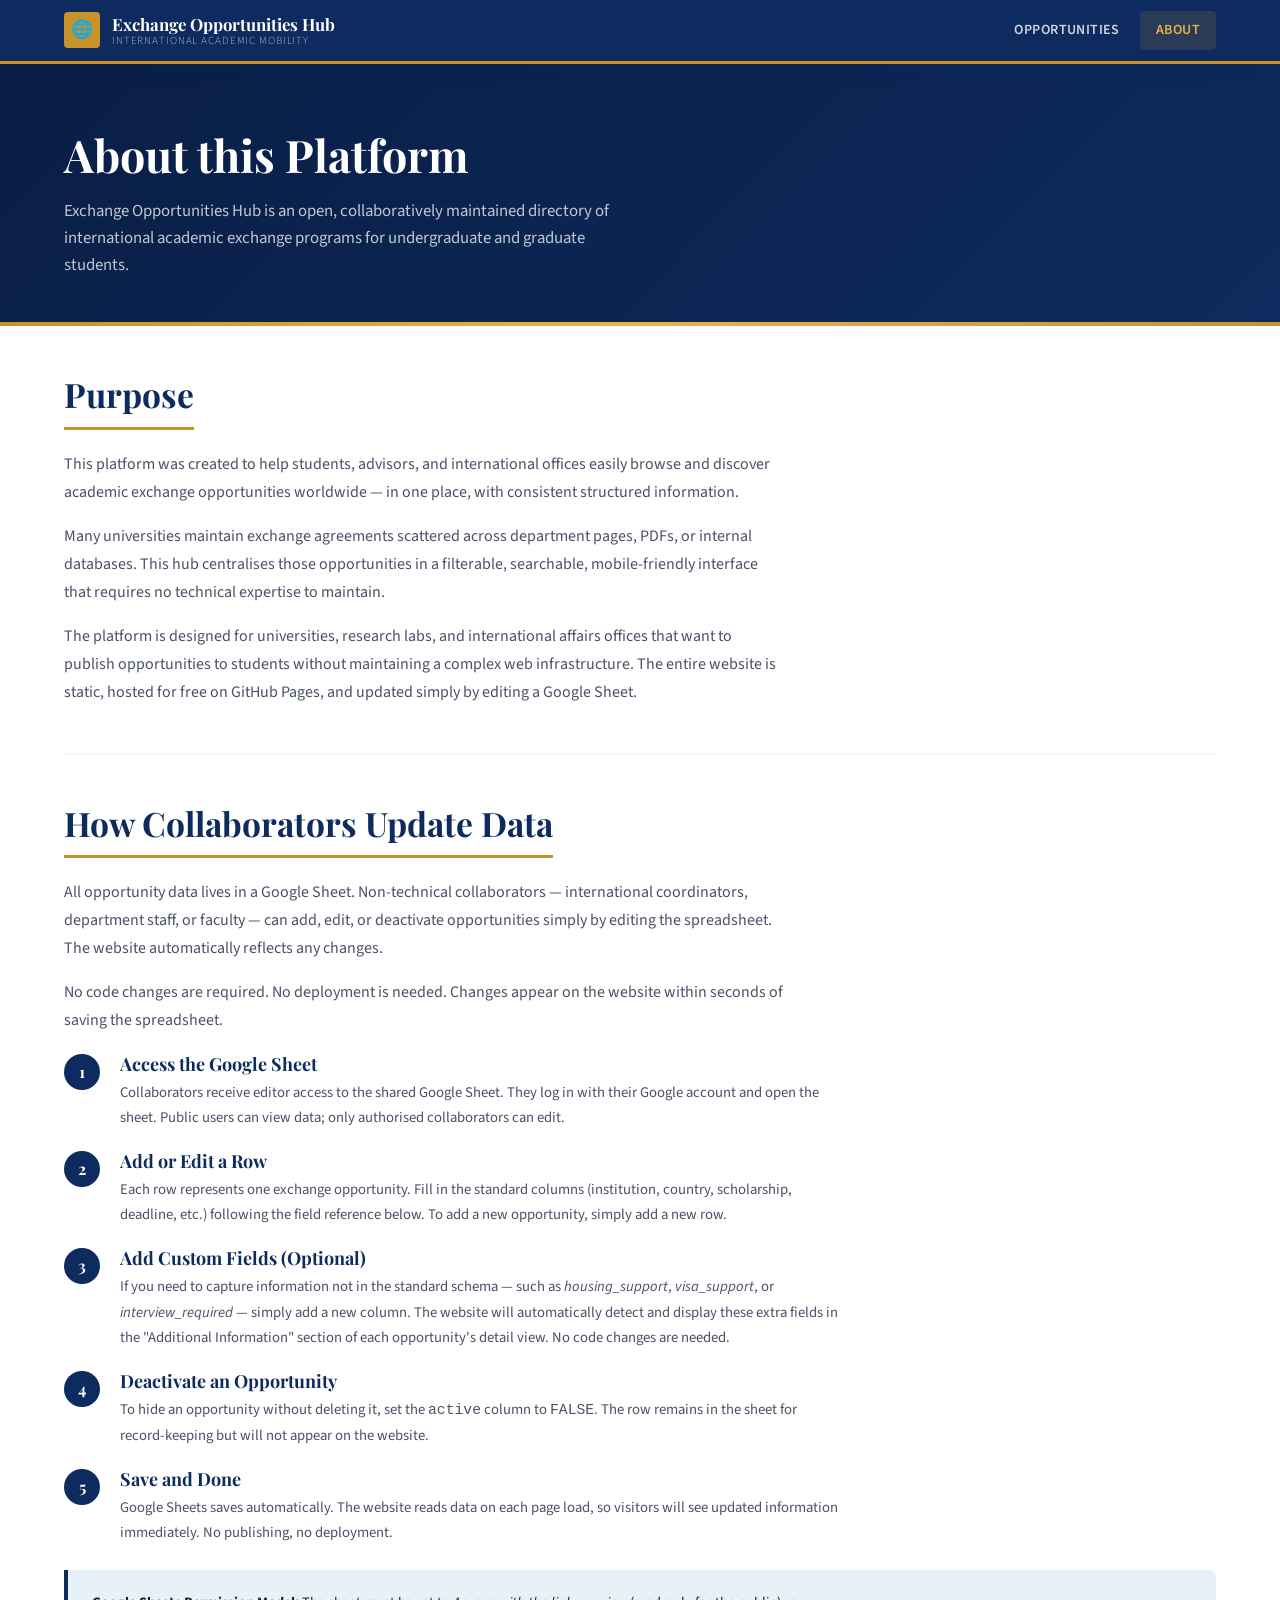
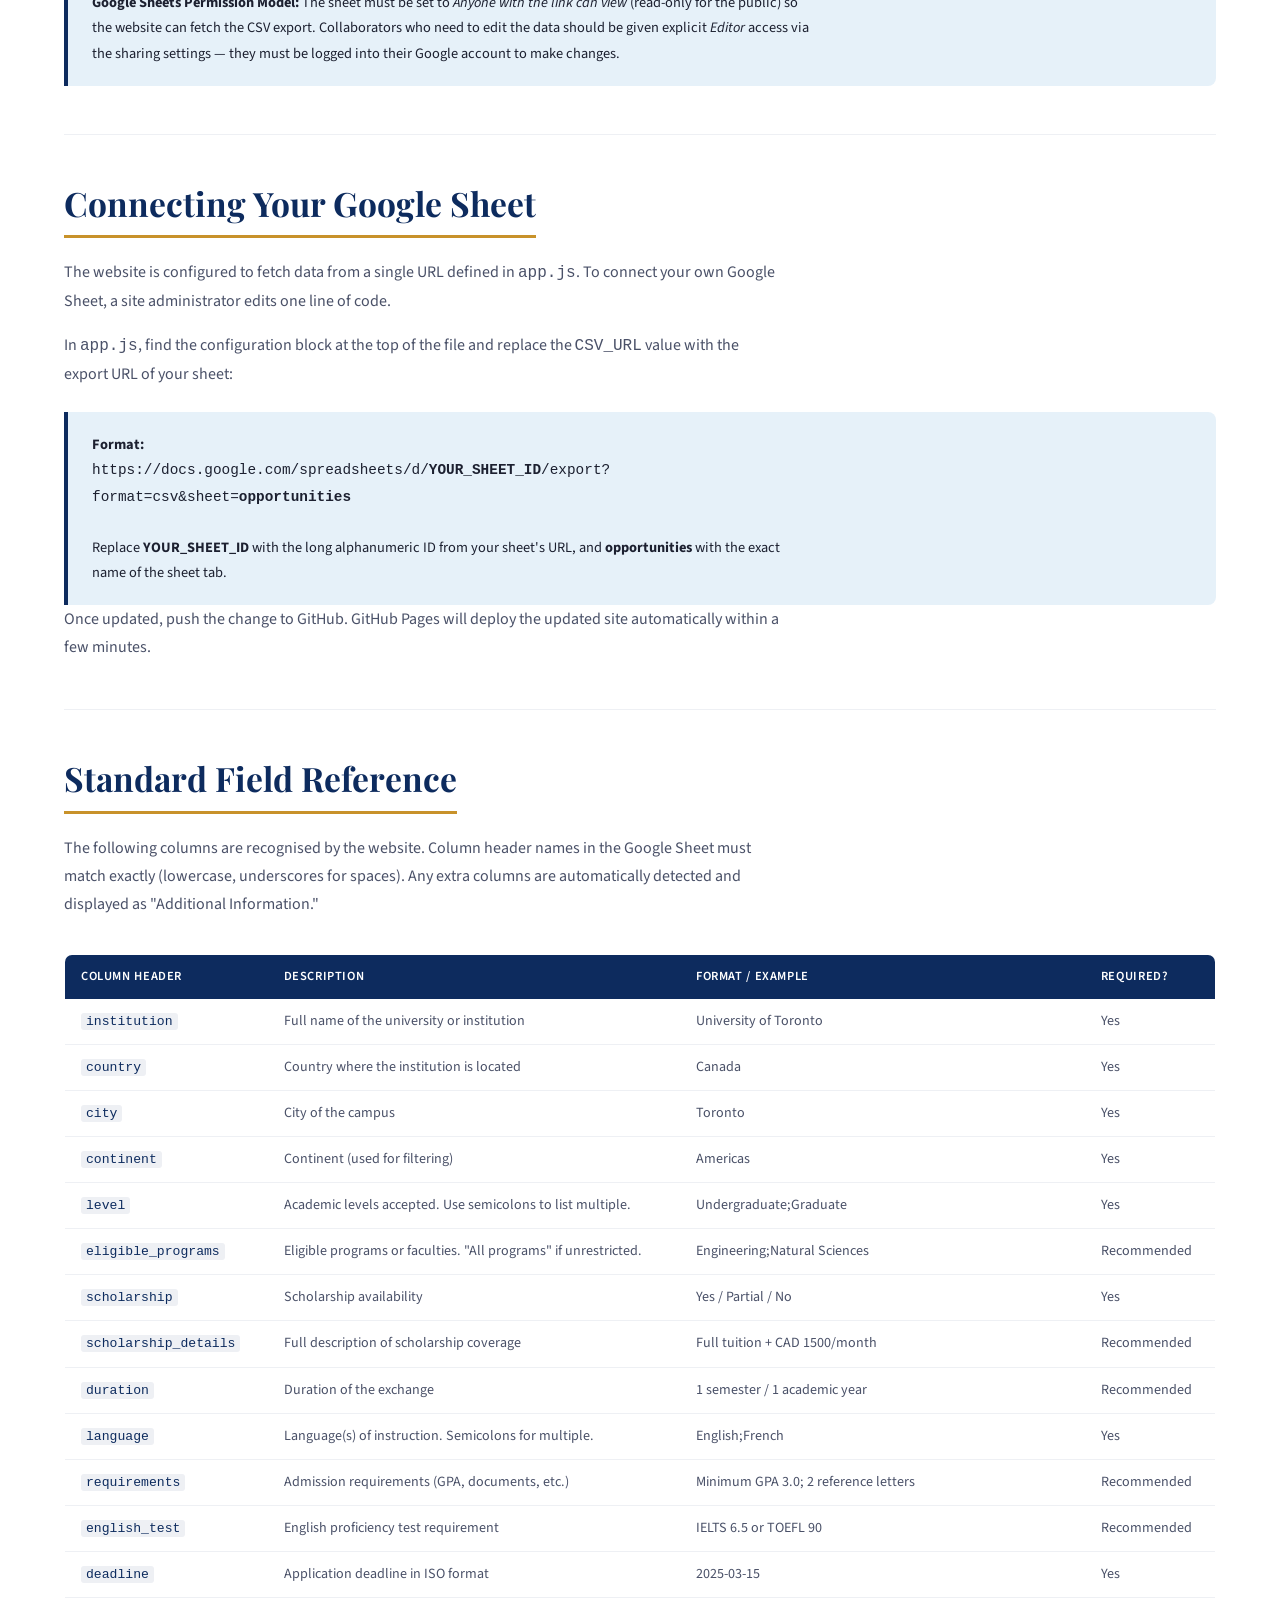
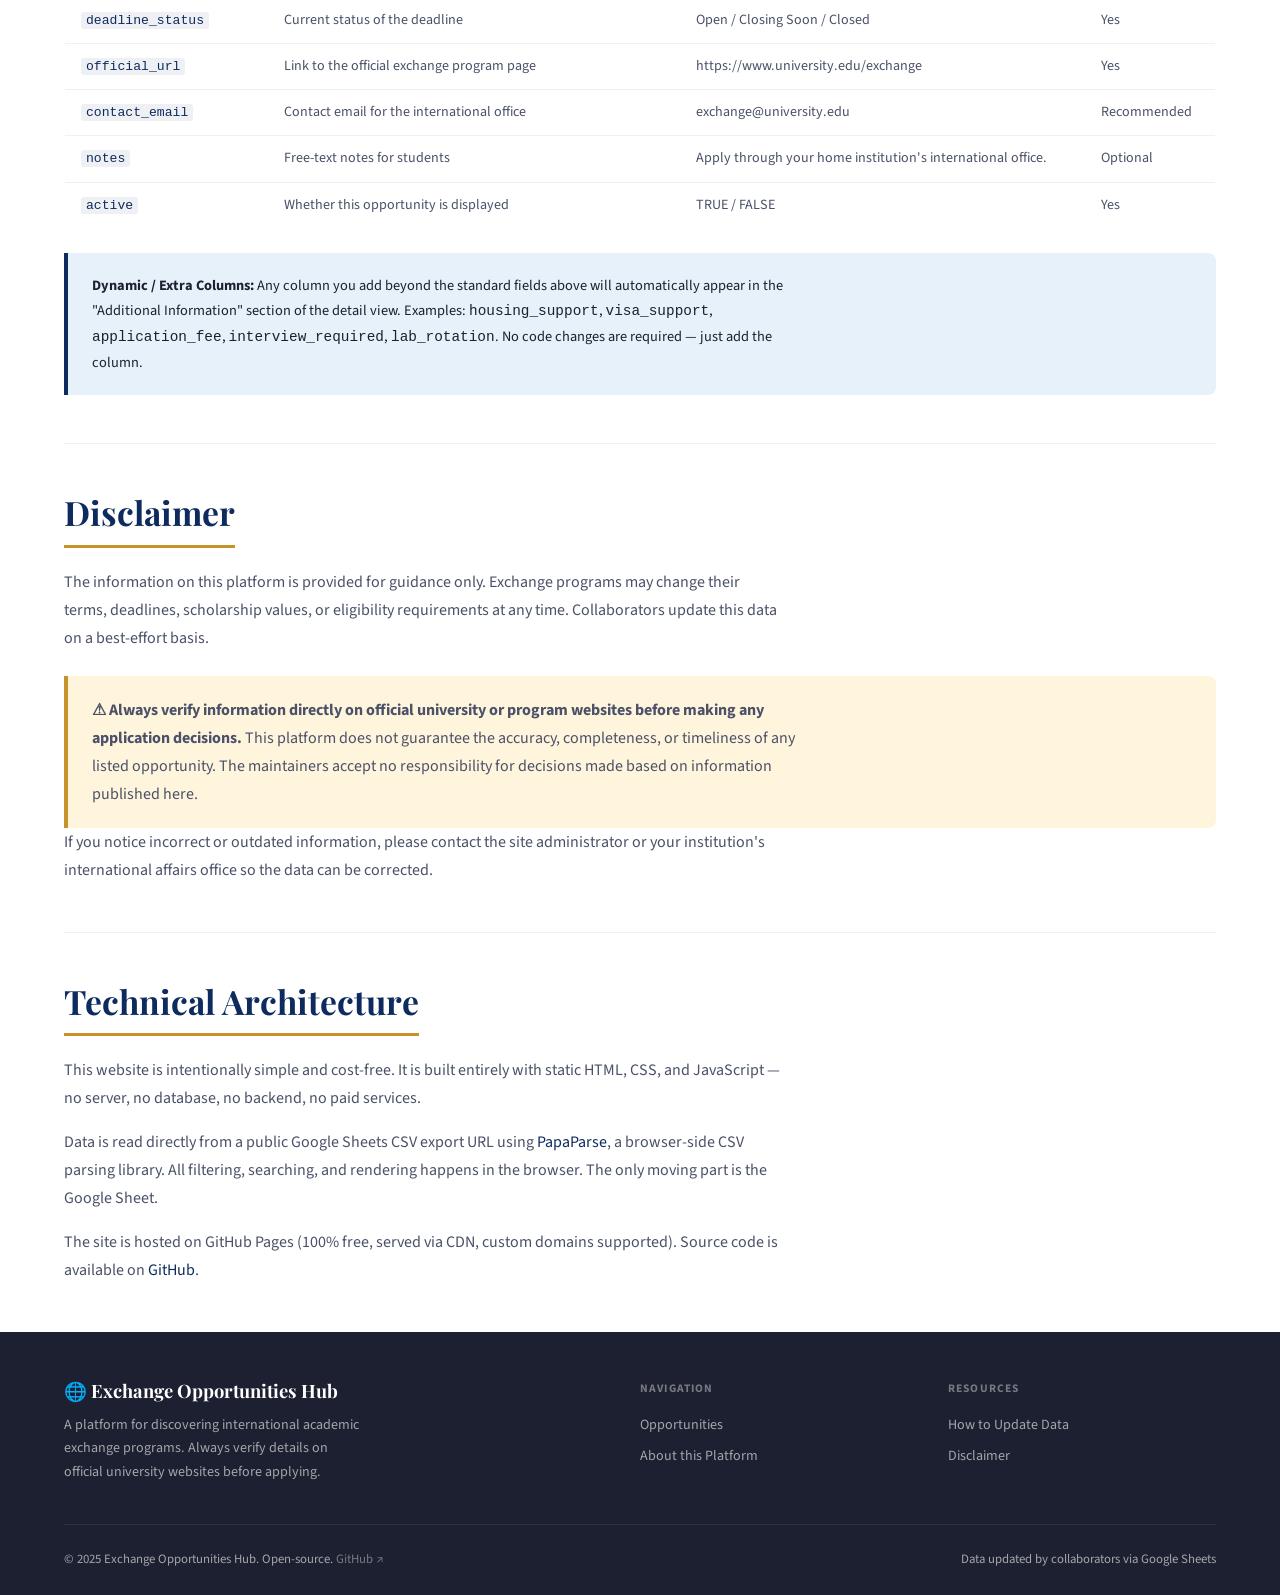
==== commit 5f729ab0: "changing google sharing'" ====
--- a/about.html
+++ b/about.html
@@ -193,7 +193,7 @@
           <p>
             <strong>Format:</strong><br>
             <code>
-              https://docs.google.com/spreadsheets/d/<strong>YOUR_SHEET_ID</strong>/gviz/tq?tqx=out:csv&amp;sheet=<strong>opportunities</strong>
+              https://docs.google.com/spreadsheets/d/<strong>YOUR_SHEET_ID</strong>/export?format=csv&amp;sheet=<strong>opportunities</strong>
             </code><br><br>
             Replace <strong>YOUR_SHEET_ID</strong> with the long alphanumeric ID from your sheet's
             URL, and <strong>opportunities</strong> with the exact name of the sheet tab.
@@ -396,7 +396,7 @@
         <p>
           The site is hosted on GitHub Pages (100% free, served via CDN, custom domains supported).
           Source code is available on
-          <a href="https://github.com/exchangeopportunitieshub/exchangeopportunitieshub.github.io"
+          <a href="https://github.com/bme-research/exchangeopportunitieshub"
             target="_blank" rel="noopener noreferrer">GitHub</a>.
         </p>
 
@@ -439,7 +439,7 @@
       </div>
 
       <div class="footer-bottom">
-        <span>© 2025 Exchange Opportunities Hub. Open-source. <a href="https://github.com/exchangeopportunitieshub/exchangeopportunitieshub.github.io" target="_blank" rel="noopener noreferrer">GitHub ↗</a></span>
+        <span>© 2025 Exchange Opportunities Hub. Open-source. <a href="https://github.com/bme-research/exchangeopportunitieshub" target="_blank" rel="noopener noreferrer">GitHub ↗</a></span>
         <span>Data updated by collaborators via Google Sheets</span>
       </div>
 
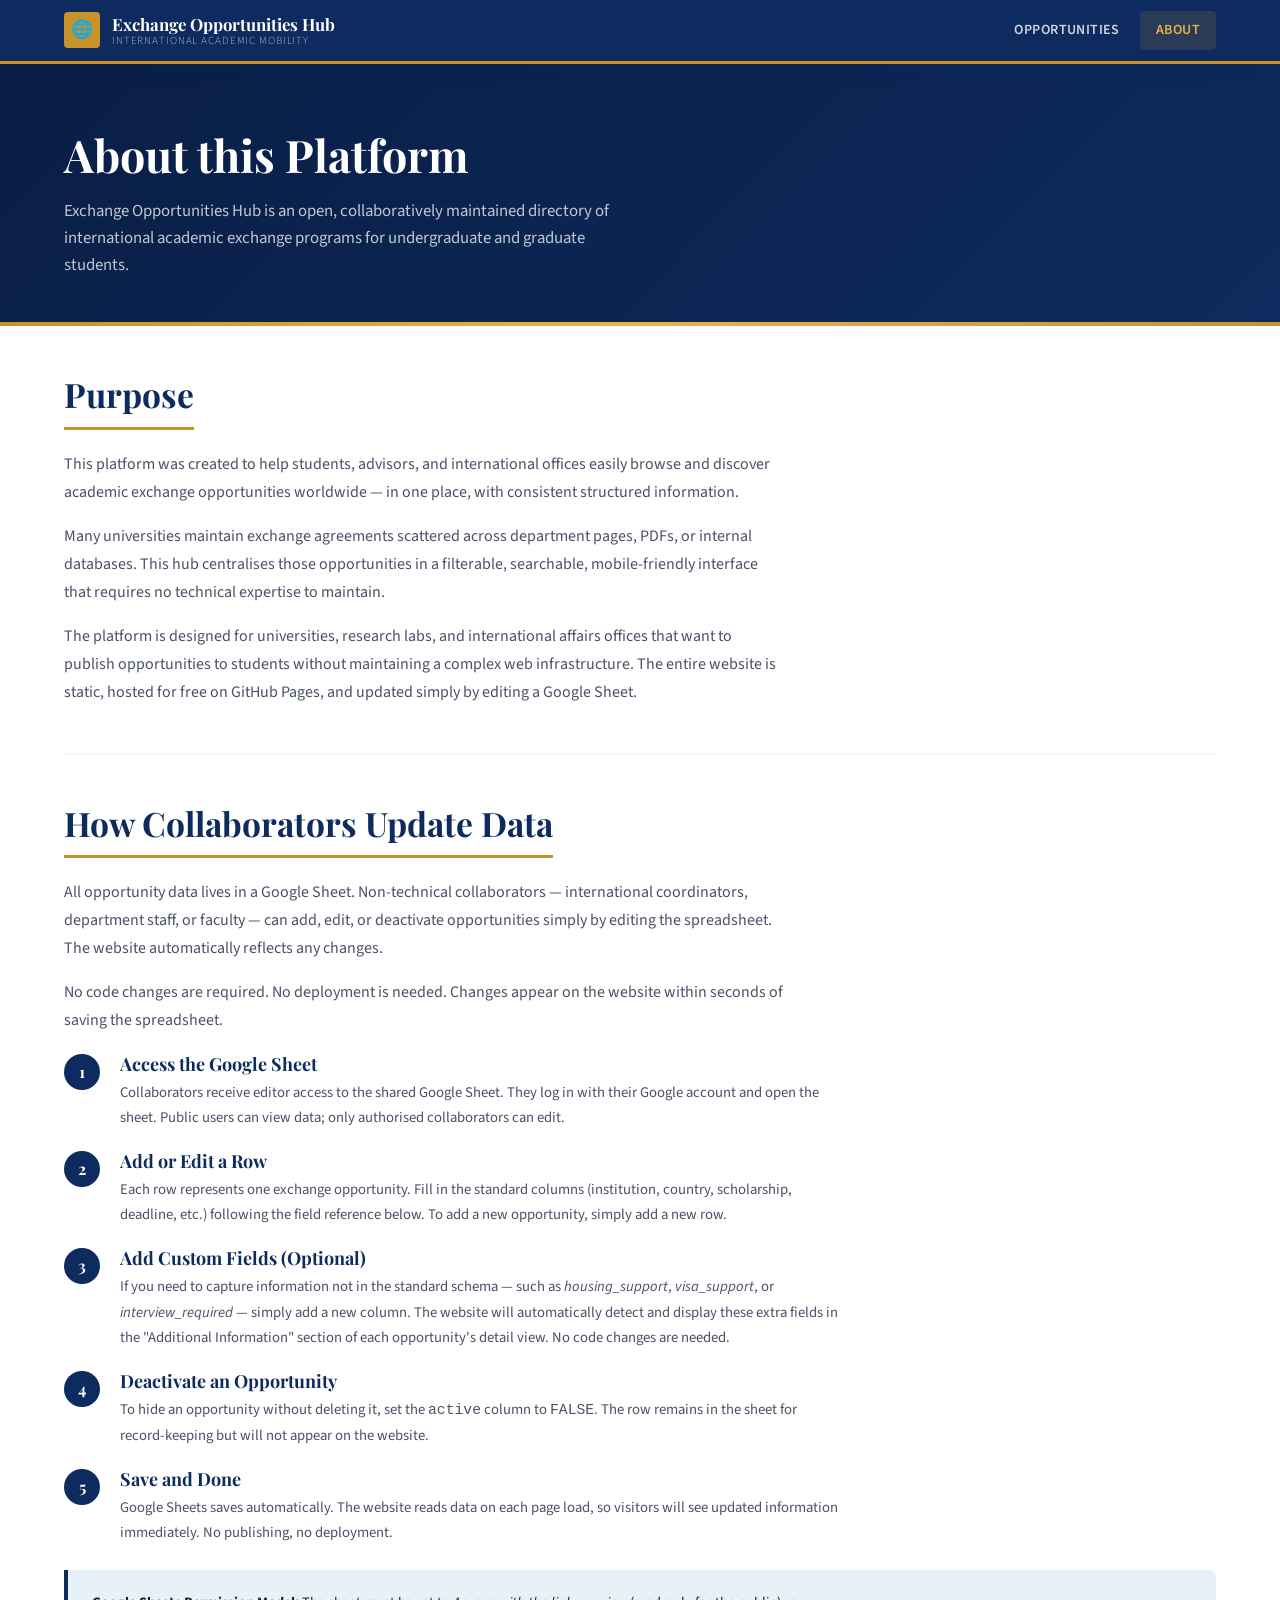
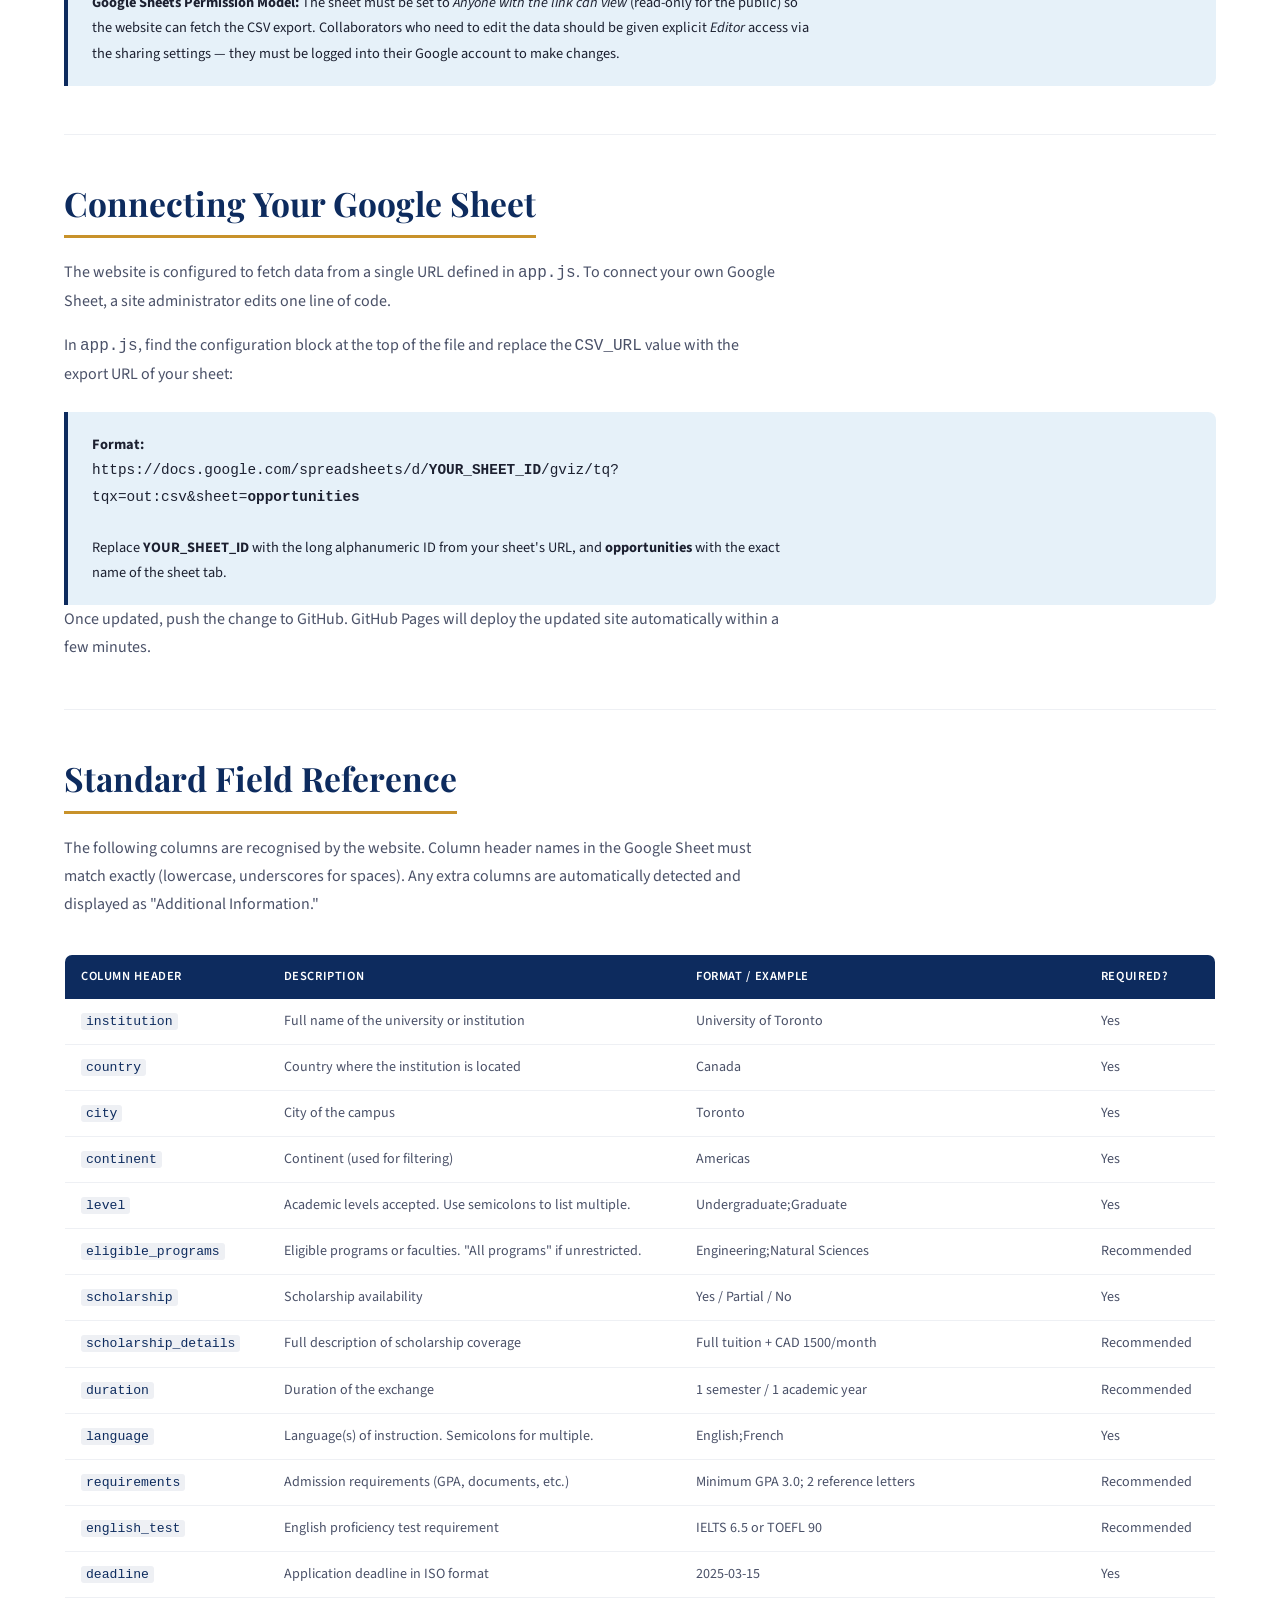
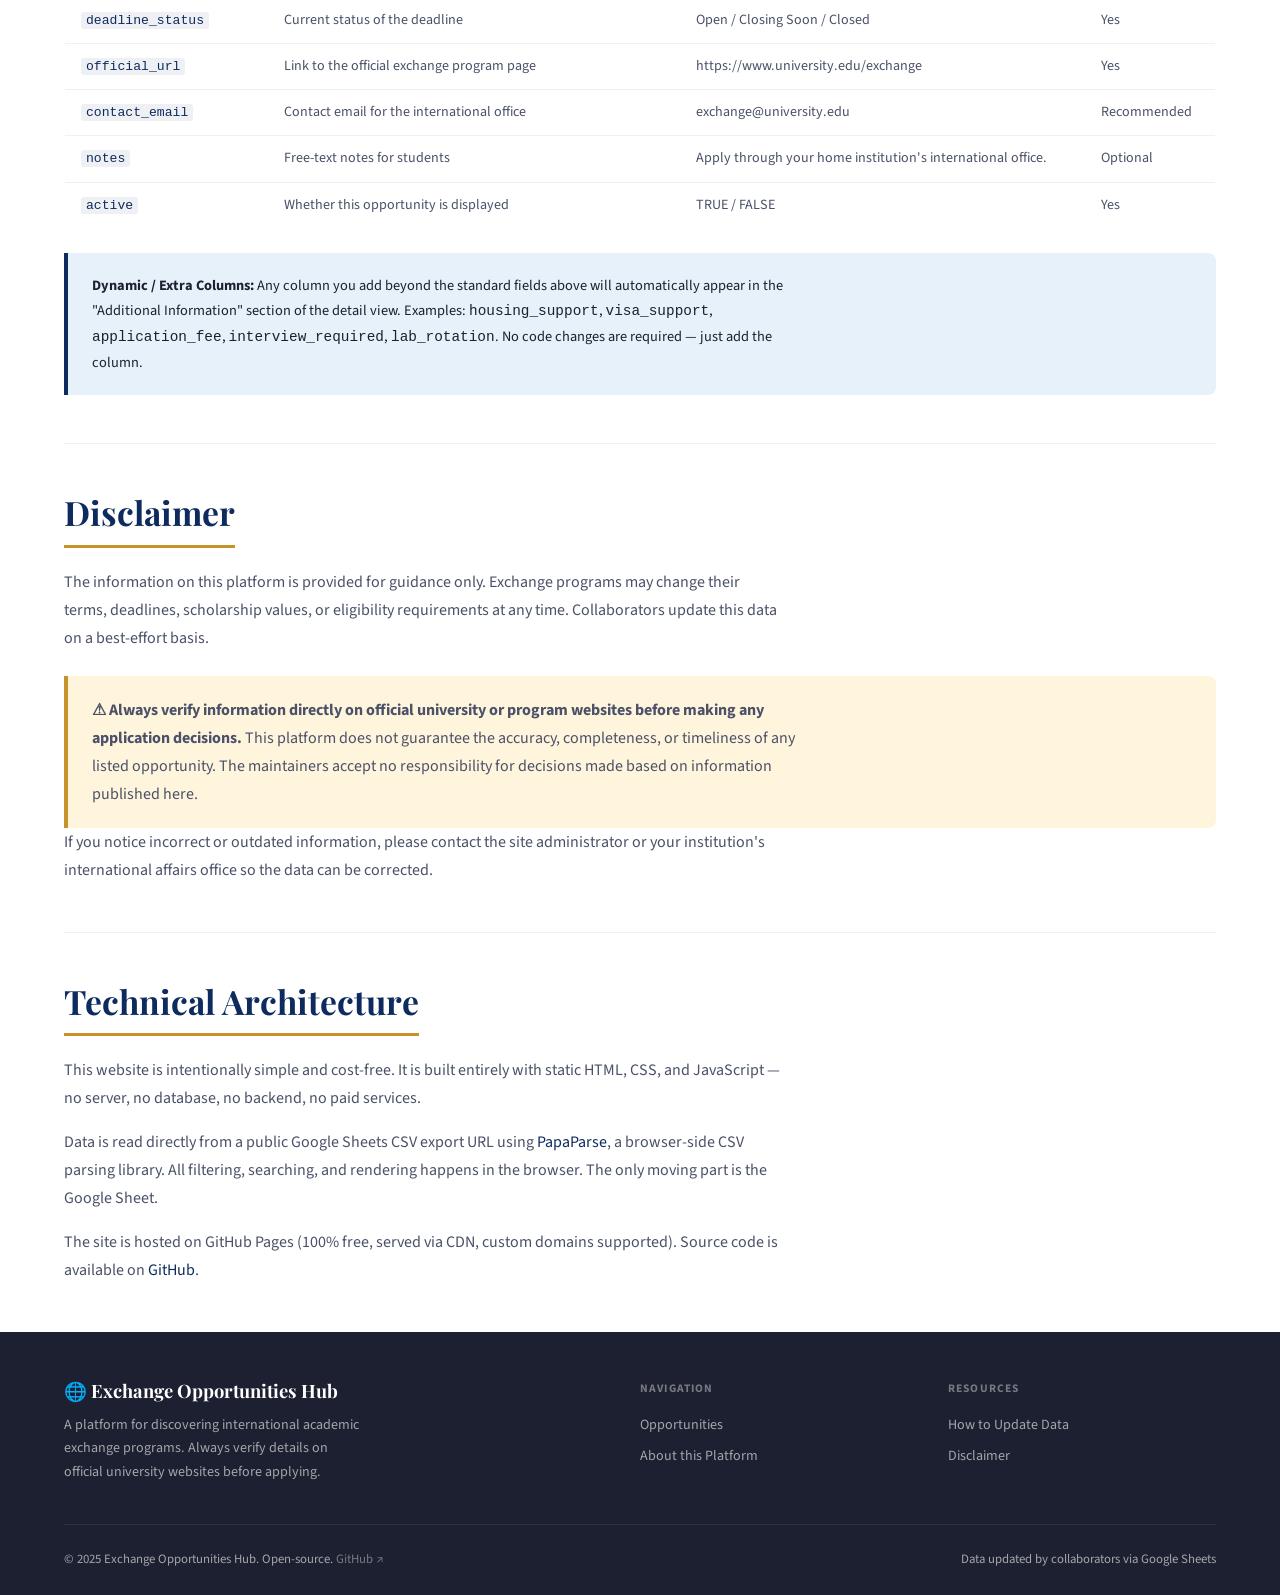
==== commit 8d35f7e4: "changing google sharing'" ====
--- a/about.html
+++ b/about.html
@@ -193,7 +193,7 @@
           <p>
             <strong>Format:</strong><br>
             <code>
-              https://docs.google.com/spreadsheets/d/<strong>YOUR_SHEET_ID</strong>/export?format=csv&amp;sheet=<strong>opportunities</strong>
+              https://docs.google.com/spreadsheets/d/<strong>YOUR_SHEET_ID</strong>/gviz/tq?tqx=out:csv&amp;sheet=<strong>opportunities</strong>
             </code><br><br>
             Replace <strong>YOUR_SHEET_ID</strong> with the long alphanumeric ID from your sheet's
             URL, and <strong>opportunities</strong> with the exact name of the sheet tab.
